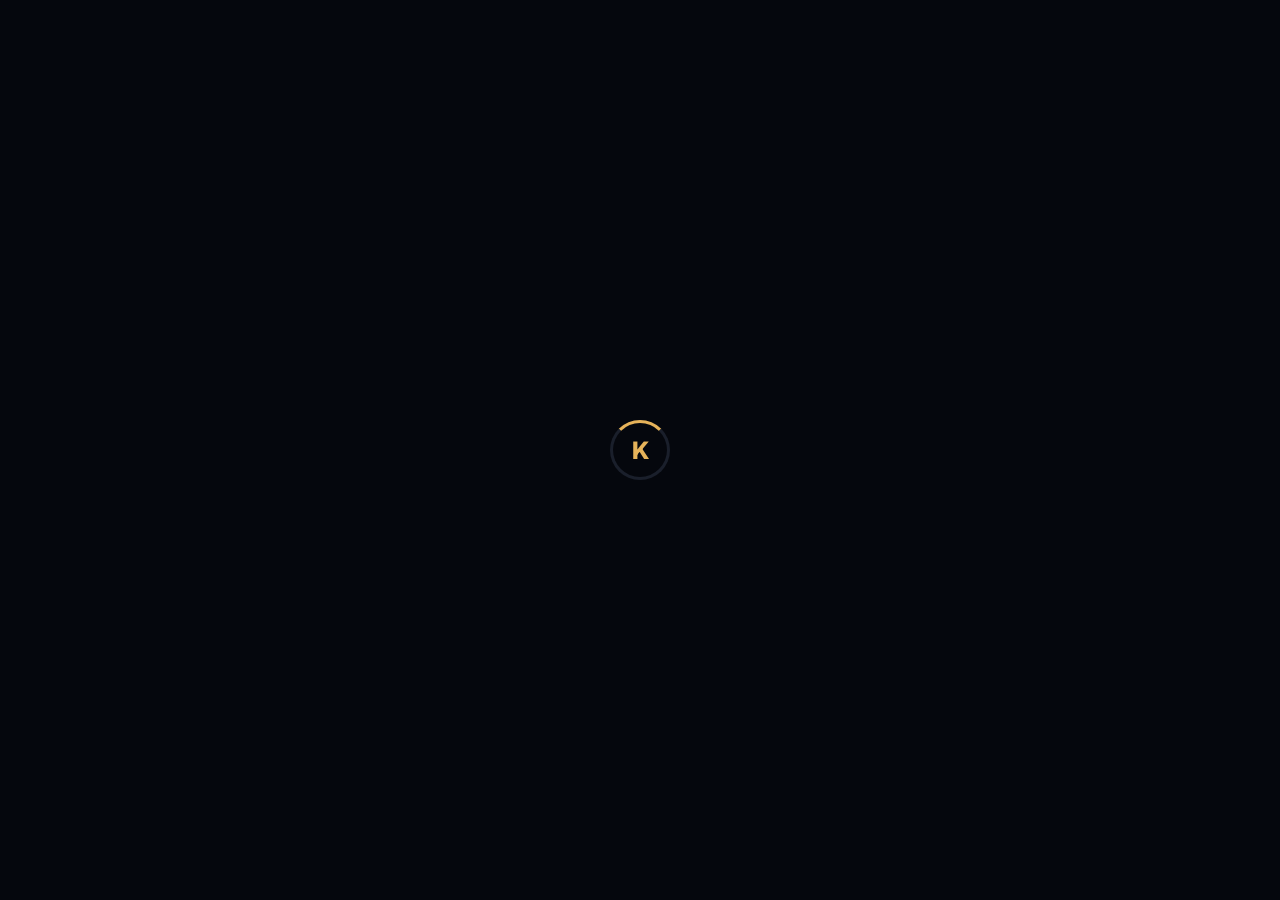
==== adm.html @ 0553d034 "Add files via upload" ====
<!DOCTYPE html>
<html lang="pt-BR">
<head>
    <meta charset="UTF-8">
    <meta name="viewport" content="width=device-width, initial-scale=1.0, maximum-scale=1.0, user-scalable=no">
    <meta name="theme-color" content="#05070D">
    <meta name="description" content="Konecta Partner - Plataforma para franqueados">
    <link rel="manifest" href="manifest.json?v=13">
    <link rel="icon" href="favicon.png" type="image/png">
    <link rel="apple-touch-icon" href="icons/apple-touch-icon.png">
    
    <title>ADM Konecta Partner</title>
    
    <!-- CSS -->
    <link rel="stylesheet" href="css/style.css">
    
    <!-- Google Fonts - tipografia limpa e forte -->
    <link rel="preconnect" href="https://fonts.googleapis.com">
    <link rel="preconnect" href="https://fonts.gstatic.com" crossorigin>
    <link href="https://fonts.googleapis.com/css2?family=Inter:wght@300;400;500;600;700;800&display=swap" rel="stylesheet">
</head>
<body>
    <!-- ===== LOADING ===== -->
    <div id="loading" class="loading-overlay">
        <div class="loading-spinner">
            <span class="loading-k">K</span>
        </div>
    </div>

    <!-- ===== CONTAINER PRINCIPAL ===== -->
    <div id="app" class="app-container">
        
        <!-- ===== HEADER ===== -->
        <header class="app-header">
            <div class="header-content">
                <div class="logo-area">
                    <div class="logo-icon">K</div>
                    <div class="logo-text">
                        <span class="logo-title">KONECTA</span>
                        <span class="logo-subtitle">PARTNER</span>
                    </div>
                </div>
                <div class="header-actions">
                    <button id="btnBack" class="btn-back" style="display:none;" aria-label="Voltar">
                        <svg width="24" height="24" viewBox="0 0 24 24" fill="none" stroke="currentColor" stroke-width="2">
                            <path d="M19 12H5M12 19l-7-7 7-7"/>
                        </svg>
                    </button>
                    <button id="btnRefresh" class="btn-icon" aria-label="Atualizar">
                        <svg width="20" height="20" viewBox="0 0 24 24" fill="none" stroke="currentColor" stroke-width="2">
                            <path d="M23 4v6h-6M1 20v-6h6"/>
                            <path d="M3.51 9a9 9 0 0114.85-3.36L23 10M1 14l4.64 4.36A9 9 0 0020.49 15"/>
                        </svg>
                    </button>
                </div>
            </div>
        </header>

        <!-- ===== CONTEÚDO DINÂMICO ===== -->
        <main id="mainContent" class="main-content">
            <!-- Renderizado via JavaScript -->
        </main>

        <!-- ===== FOOTER ===== -->
        <footer class="app-footer">
            <p>&copy; 2026 Konecta - Todos os direitos reservados</p>
        </footer>
    </div>

    <!-- ===== MODAL ===== -->
    <div id="modalOverlay" class="modal-overlay" style="display:none;">
        <div class="modal-container">
            <div class="modal-header">
                <h3 id="modalTitle">Título</h3>
                <button id="modalClose" class="modal-close">&times;</button>
            </div>
            <div id="modalBody" class="modal-body">
                <!-- Conteúdo dinâmico -->
            </div>
        </div>
    </div>

    <!-- ===== SCRIPTS ===== -->
    <script src="js/utils.js?v=13"></script>
    <script src="js/matrix.js?v=19"></script>
    <script src="js/clients.js?v=13"></script>
    <script src="js/proposals.js?v=13"></script>
    <script src="js/materials.js?v=13"></script>
    <script src="js/checklist.js?v=13"></script>
    <script src="js/franchisee.js?v=13"></script>
    <script src="js/admin.js?v=1"></script>
</body>
</html>
---- css/style.css ----
/* ============================================
   KONECTA PARTNER - DESIGN SYSTEM PREMIUM
   Paleta: Escuro + Dourado/Âmbar
   ============================================ */

/* ---------- RESET & BASE ---------- */
* {
    margin: 0;
    padding: 0;
    box-sizing: border-box;
}

:root {
    /* Cores principais */
    --bg-primary: #05070D;
    --bg-secondary: #0A0D14;
    --bg-card: #1A1F2B;
    --bg-card-hover: #232938;
    --bg-input: #0F131D;
    
    /* Dourado/Âmbar - cor da marca */
    --gold: #E6B35A;
    --gold-dark: #C99A3E;
    --gold-light: #F0D080;
    --gold-glow: rgba(230, 179, 90, 0.08);
    
    /* Textos */
    --text-primary: #F5F3EE;
    --text-secondary: #B8B3AA;
    --text-muted: #6B6760;
    --text-inverse: #05070D;
    
    /* Status */
    --status-green: #76D39B;
    --status-green-bg: rgba(118, 211, 155, 0.12);
    --status-red: #E65A5A;
    --status-red-bg: rgba(230, 90, 90, 0.12);
    --status-yellow: #E6B35A;
    --status-yellow-bg: rgba(230, 179, 90, 0.12);
    
    /* Espaçamento */
    --radius: 6px;
    --radius-lg: 10px;
    --shadow: 0 4px 20px rgba(0, 0, 0, 0.4);
    --shadow-hover: 0 8px 30px rgba(0, 0, 0, 0.6);
    --border: 1px solid rgba(230, 179, 90, 0.15);
    --border-light: 1px solid rgba(255, 255, 255, 0.06);
    
    /* Tipografia */
    --font: 'Inter', -apple-system, BlinkMacSystemFont, 'Segoe UI', sans-serif;
    --transition: 0.25s cubic-bezier(0.4, 0, 0.2, 1);
}

html {
    scroll-behavior: smooth;
}

body {
    font-family: var(--font);
    background: var(--bg-primary);
    color: var(--text-primary);
    min-height: 100vh;
    -webkit-font-smoothing: antialiased;
    -moz-osx-font-smoothing: grayscale;
}

/* ---------- SCROLLBAR ---------- */
::-webkit-scrollbar {
    width: 4px;
    height: 4px;
}
::-webkit-scrollbar-track {
    background: var(--bg-secondary);
}
::-webkit-scrollbar-thumb {
    background: var(--gold-dark);
    border-radius: 4px;
}
::-webkit-scrollbar-thumb:hover {
    background: var(--gold);
}

/* ---------- LOADING ---------- */
.loading-overlay {
    position: fixed;
    inset: 0;
    background: var(--bg-primary);
    display: flex;
    align-items: center;
    justify-content: center;
    z-index: 9999;
    transition: opacity 0.5s ease;
}
.loading-overlay.hidden {
    opacity: 0;
    pointer-events: none;
}
.loading-spinner {
    width: 60px;
    height: 60px;
    border: 3px solid var(--bg-card);
    border-top-color: var(--gold);
    border-radius: 50%;
    animation: spin 0.8s linear infinite;
    display: flex;
    align-items: center;
    justify-content: center;
}
.loading-k {
    font-size: 24px;
    font-weight: 800;
    color: var(--gold);
    animation: pulse-gold 1.2s ease-in-out infinite;
}
@keyframes spin {
    to { transform: rotate(360deg); }
}
@keyframes pulse-gold {
    0%, 100% { opacity: 0.6; transform: scale(0.9); }
    50% { opacity: 1; transform: scale(1.1); }
}

/* ---------- APP CONTAINER ---------- */
.app-container {
    max-width: 480px;
    margin: 0 auto;
    min-height: 100vh;
    background: var(--bg-primary);
    display: flex;
    flex-direction: column;
    position: relative;
}

/* ---------- HEADER ---------- */
.app-header {
    background: var(--bg-secondary);
    padding: 16px 20px;
    border-bottom: var(--border);
    position: sticky;
    top: 0;
    z-index: 100;
    backdrop-filter: blur(12px);
    -webkit-backdrop-filter: blur(12px);
}

.header-content {
    display: flex;
    align-items: center;
    justify-content: space-between;
}

.logo-area {
    display: flex;
    align-items: center;
    gap: 12px;
}

.logo-icon {
    width: 38px;
    height: 38px;
    background: var(--gold);
    color: var(--bg-primary);
    border-radius: var(--radius);
    display: flex;
    align-items: center;
    justify-content: center;
    font-size: 20px;
    font-weight: 800;
    letter-spacing: -0.5px;
    flex-shrink: 0;
}

.logo-text {
    display: flex;
    flex-direction: column;
    line-height: 1;
}

.logo-title {
    font-size: 14px;
    font-weight: 700;
    letter-spacing: 1.5px;
    color: var(--text-primary);
}

.logo-subtitle {
    font-size: 9px;
    font-weight: 600;
    letter-spacing: 2px;
    color: var(--gold);
    text-transform: uppercase;
}

.header-actions {
    display: flex;
    gap: 8px;
}

.btn-back, .btn-icon {
    background: var(--bg-card);
    border: var(--border-light);
    color: var(--text-secondary);
    width: 36px;
    height: 36px;
    border-radius: var(--radius);
    display: flex;
    align-items: center;
    justify-content: center;
    cursor: pointer;
    transition: var(--transition);
}
.btn-back:hover, .btn-icon:hover {
    background: var(--bg-card-hover);
    color: var(--gold);
}
.btn-back svg, .btn-icon svg {
    stroke: currentColor;
}

/* ---------- MAIN CONTENT ---------- */
.main-content {
    flex: 1;
    padding: 20px;
    padding-bottom: 80px;
    animation: fadeIn 0.3s ease;
}

@keyframes fadeIn {
    from { opacity: 0; transform: translateY(12px); }
    to { opacity: 1; transform: translateY(0); }
}

/* ---------- FOOTER ---------- */
.app-footer {
    text-align: center;
    padding: 16px 20px;
    border-top: var(--border-light);
    background: var(--bg-secondary);
    margin-top: auto;
}
.app-footer p {
    font-size: 11px;
    color: var(--text-muted);
    letter-spacing: 0.3px;
}

/* ---------- CARDS ---------- */
.card {
    background: var(--bg-card);
    border-radius: var(--radius);
    padding: 20px;
    margin-bottom: 16px;
    border: var(--border-light);
    transition: var(--transition);
}
.card:hover {
    border-color: rgba(230, 179, 90, 0.2);
}
.card-header {
    display: flex;
    justify-content: space-between;
    align-items: center;
    margin-bottom: 14px;
}
.card-title {
    font-size: 15px;
    font-weight: 600;
    color: var(--text-primary);
    letter-spacing: 0.2px;
}
.card-subtitle {
    font-size: 12px;
    color: var(--text-secondary);
}

/* ---------- MARCA NA TELA INICIAL ---------- */
.matrix-brand-mark {
    min-height: 42vh;
    display: flex;
    align-items: center;
    justify-content: center;
    padding: 44px 8px 64px;
    pointer-events: none;
}

.matrix-brand-mark img {
    width: min(72vw, 340px);
    max-width: 100%;
    height: auto;
    display: block;
    filter: drop-shadow(0 22px 42px rgba(0, 0, 0, 0.45));
}

/* ---------- BOTÕES ---------- */
.btn {
    display: inline-flex;
    align-items: center;
    justify-content: center;
    gap: 8px;
    padding: 10px 20px;
    border-radius: var(--radius);
    font-family: var(--font);
    font-size: 13px;
    font-weight: 600;
    letter-spacing: 0.3px;
    cursor: pointer;
    transition: var(--transition);
    border: none;
    text-decoration: none;
}

.btn-primary {
    background: var(--gold);
    color: var(--bg-primary);
}
.btn-primary:hover {
    background: var(--gold-dark);
    transform: translateY(-1px);
    box-shadow: 0 4px 16px rgba(230, 179, 90, 0.25);
}

.btn-outline {
    background: transparent;
    color: var(--gold);
    border: 1px solid var(--gold);
}
.btn-outline:hover {
    background: var(--gold-glow);
}

.btn-secondary {
    background: var(--bg-card);
    color: var(--text-primary);
    border: var(--border-light);
}
.btn-secondary:hover {
    background: var(--bg-card-hover);
}

.btn-success {
    background: var(--status-green);
    color: var(--bg-primary);
}
.btn-success:hover {
    opacity: 0.85;
    transform: translateY(-1px);
}

.btn-danger {
    background: var(--status-red);
    color: #fff;
}
.btn-danger:hover {
    opacity: 0.85;
    transform: translateY(-1px);
}

.btn-sm {
    padding: 6px 14px;
    font-size: 11px;
}
.btn-full {
    width: 100%;
    justify-content: center;
}
.btn-icon-only {
    width: 36px;
    height: 36px;
    padding: 0;
    border-radius: var(--radius);
}

/* ---------- FORMULÁRIOS ---------- */
.form-group {
    margin-bottom: 16px;
}
.form-label {
    display: block;
    font-size: 12px;
    font-weight: 500;
    color: var(--text-secondary);
    margin-bottom: 5px;
    letter-spacing: 0.3px;
}
.form-control {
    width: 100%;
    padding: 10px 14px;
    background: var(--bg-input);
    border: var(--border-light);
    border-radius: var(--radius);
    color: var(--text-primary);
    font-family: var(--font);
    font-size: 14px;
    transition: var(--transition);
}
.form-control:focus {
    outline: none;
    border-color: var(--gold);
    box-shadow: 0 0 0 3px rgba(230, 179, 90, 0.15);
}
.form-control::placeholder {
    color: var(--text-muted);
}
select.form-control {
    appearance: none;
    background-image: url("data:image/svg+xml,%3Csvg xmlns='http://www.w3.org/2000/svg' width='12' height='12' viewBox='0 0 12 12'%3E%3Cpath fill='%23B8B3AA' d='M6 8L1 3h10z'/%3E%3C/svg%3E");
    background-repeat: no-repeat;
    background-position: right 12px center;
}
textarea.form-control {
    resize: vertical;
    min-height: 80px;
}
.form-row {
    display: grid;
    grid-template-columns: 1fr 1fr;
    gap: 12px;
}

/* ---------- TABELAS ---------- */
.table-responsive {
    overflow-x: auto;
}
table {
    width: 100%;
    border-collapse: collapse;
    font-size: 13px;
}
thead {
    background: var(--bg-secondary);
}
th {
    padding: 10px 14px;
    text-align: left;
    font-weight: 600;
    color: var(--text-secondary);
    font-size: 11px;
    text-transform: uppercase;
    letter-spacing: 0.5px;
}
td {
    padding: 10px 14px;
    border-bottom: var(--border-light);
    color: var(--text-primary);
}
tr:last-child td {
    border-bottom: none;
}
tr:hover td {
    background: var(--gold-glow);
}

/* ---------- STATUS BADGE ---------- */
.badge {
    display: inline-flex;
    align-items: center;
    gap: 5px;
    padding: 4px 12px;
    border-radius: 20px;
    font-size: 11px;
    font-weight: 600;
    letter-spacing: 0.3px;
}
.badge-active {
    background: var(--status-green-bg);
    color: var(--status-green);
}
.badge-inactive {
    background: var(--status-red-bg);
    color: var(--status-red);
}
.badge-blocked {
    background: var(--status-yellow-bg);
    color: var(--status-yellow);
}
.badge-dot {
    width: 6px;
    height: 6px;
    border-radius: 50%;
    display: inline-block;
}
.badge-dot.green { background: var(--status-green); }
.badge-dot.red { background: var(--status-red); }
.badge-dot.yellow { background: var(--status-yellow); }

/* ---------- STATS / CONTADORES ---------- */
.stats-grid {
    display: grid;
    grid-template-columns: repeat(4, 1fr);
    gap: 12px;
    margin-bottom: 20px;
}
.stat-card {
    background: var(--bg-card);
    border-radius: var(--radius);
    padding: 14px;
    text-align: center;
    border: var(--border-light);
}
.stat-number {
    font-size: 24px;
    font-weight: 700;
    color: var(--gold);
    display: block;
}
.stat-label {
    font-size: 10px;
    color: var(--text-muted);
    text-transform: uppercase;
    letter-spacing: 0.5px;
    margin-top: 4px;
}

/* ---------- MODAL ---------- */
.modal-overlay {
    position: fixed;
    inset: 0;
    background: rgba(0, 0, 0, 0.8);
    backdrop-filter: blur(8px);
    -webkit-backdrop-filter: blur(8px);
    display: flex;
    align-items: center;
    justify-content: center;
    z-index: 1000;
    padding: 20px;
    animation: fadeIn 0.25s ease;
}
.modal-container {
    background: var(--bg-secondary);
    border-radius: var(--radius-lg);
    max-width: 520px;
    width: 100%;
    max-height: 90vh;
    display: flex;
    flex-direction: column;
    border: var(--border);
    animation: slideUp 0.3s ease;
}
@keyframes slideUp {
    from { transform: translateY(20px); opacity: 0; }
    to { transform: translateY(0); opacity: 1; }
}
.modal-header {
    display: flex;
    justify-content: space-between;
    align-items: center;
    padding: 18px 24px;
    border-bottom: var(--border-light);
}
.modal-header h3 {
    font-size: 16px;
    font-weight: 600;
}
.modal-close {
    background: none;
    border: none;
    color: var(--text-secondary);
    font-size: 24px;
    cursor: pointer;
    padding: 0 4px;
    transition: var(--transition);
}
.modal-close:hover {
    color: var(--text-primary);
}
.modal-body {
    padding: 24px;
    overflow-y: auto;
    flex: 1;
}

/* ---------- UTILITIES ---------- */
.text-center { text-align: center; }
.text-gold { color: var(--gold); }
.text-secondary { color: var(--text-secondary); }
.text-muted { color: var(--text-muted); }
.text-green { color: var(--status-green); }
.text-red { color: var(--status-red); }
.mt-8 { margin-top: 8px; }
.mt-16 { margin-top: 16px; }
.mb-8 { margin-bottom: 8px; }
.mb-16 { margin-bottom: 16px; }
.gap-8 { gap: 8px; }
.gap-12 { gap: 12px; }
.flex { display: flex; }
.flex-center { display: flex; align-items: center; justify-content: center; }
.flex-between { display: flex; justify-content: space-between; align-items: center; }
.flex-col { display: flex; flex-direction: column; }
.flex-wrap { flex-wrap: wrap; }

/* ---------- FRANQUEE APP ---------- */
.franchisee-header {
    text-align: center;
    padding: 30px 0 20px;
    border-bottom: var(--border-light);
    margin-bottom: 24px;
}
.franchisee-header .logo-icon {
    width: 56px;
    height: 56px;
    font-size: 30px;
    margin: 0 auto 12px;
}
.franchisee-header .franchisee-name {
    font-size: 20px;
    font-weight: 700;
    margin-top: 4px;
}
.franchisee-header .franchisee-detail {
    font-size: 13px;
    color: var(--text-secondary);
}

/* ---------- MENU DO FRANQUEADO ---------- */
.franchisee-menu {
    display: grid;
    grid-template-columns: 1fr 1fr;
    gap: 12px;
}
.menu-item {
    background: var(--bg-card);
    border-radius: var(--radius);
    padding: 20px 16px;
    text-align: center;
    cursor: pointer;
    transition: var(--transition);
    border: var(--border-light);
    text-decoration: none;
    color: var(--text-primary);
}
.menu-item:hover {
    border-color: var(--gold);
    transform: translateY(-2px);
    box-shadow: var(--shadow-hover);
}
.menu-item .menu-icon {
    font-size: 28px;
    display: block;
    margin-bottom: 8px;
}
.menu-item .menu-label {
    font-size: 13px;
    font-weight: 600;
}
.menu-item .menu-desc {
    font-size: 11px;
    color: var(--text-muted);
    margin-top: 4px;
}

/* ---------- CHECKLIST ---------- */
.checklist-item {
    display: flex;
    align-items: center;
    justify-content: space-between;
    padding: 12px 0;
    border-bottom: var(--border-light);
}
.checklist-item:last-child {
    border-bottom: none;
}
.checklist-item .check-label {
    display: flex;
    align-items: center;
    gap: 12px;
}
.checklist-item input[type="checkbox"] {
    width: 18px;
    height: 18px;
    accent-color: var(--gold);
    cursor: pointer;
}
.checklist-item .check-status {
    font-size: 12px;
    font-weight: 500;
}

/* ---------- RESPONSIVO ---------- */
@media (max-width: 400px) {
    .stats-grid {
        grid-template-columns: 1fr 1fr;
    }
    .form-row {
        grid-template-columns: 1fr;
    }
    .franchisee-menu {
        grid-template-columns: 1fr 1fr;
    }
    .app-header {
        padding: 12px 16px;
    }
    .main-content {
        padding: 16px;
    }
    .matrix-brand-mark {
        min-height: 38vh;
        padding: 34px 0 52px;
    }
    .matrix-brand-mark img {
        width: min(76vw, 300px);
    }
    .modal-container {
        margin: 10px;
    }
}

@media (min-width: 768px) {
    .app-container {
        border-left: var(--border-light);
        border-right: var(--border-light);
        min-height: 100vh;
        box-shadow: 0 0 60px rgba(0, 0, 0, 0.5);
    }
}

/* ---------- STATUS UNAVAILABLE ---------- */
.status-unavailable {
    text-align: center;
    padding: 60px 20px;
}
.status-unavailable .icon-big {
    font-size: 56px;
    margin-bottom: 20px;
}
.status-unavailable h2 {
    font-size: 24px;
    font-weight: 700;
    margin-bottom: 8px;
}
.status-unavailable p {
    color: var(--text-secondary);
    font-size: 15px;
}
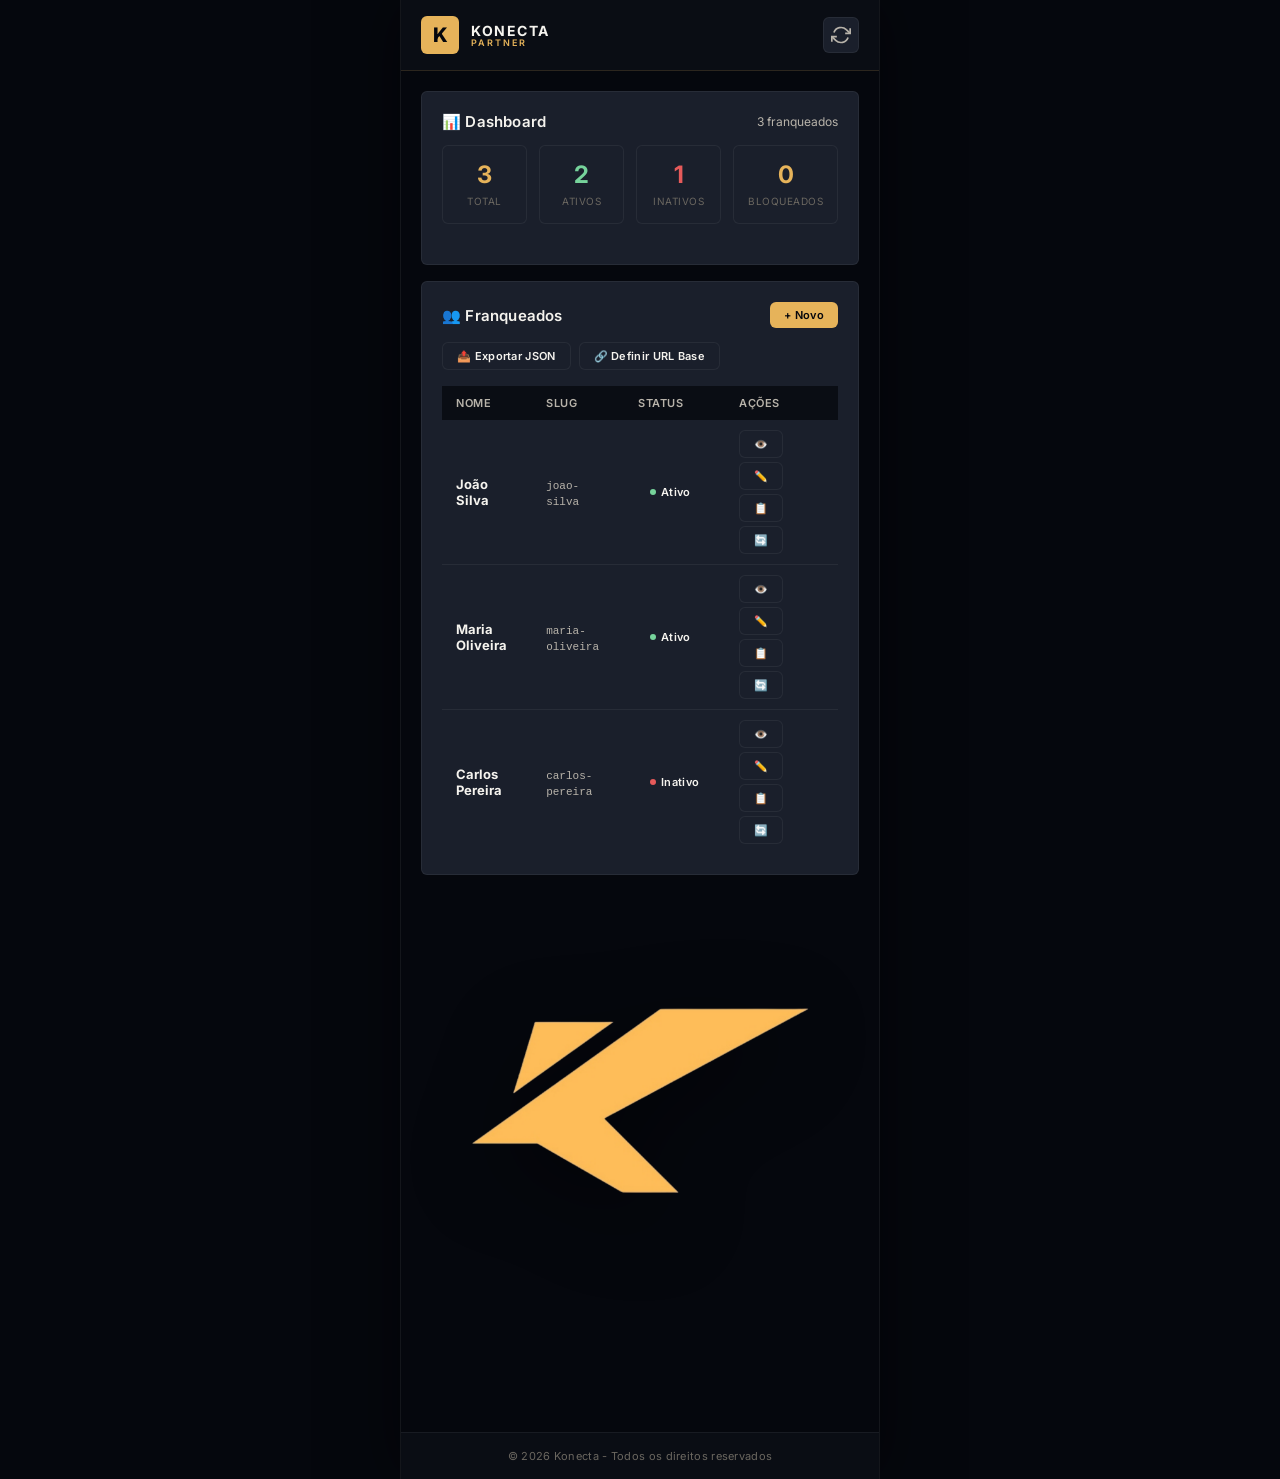
==== commit f82476ff: "Add files via upload" ====
--- a/adm.html
+++ b/adm.html
@@ -1,93 +1,96 @@
-<!DOCTYPE html>
-<html lang="pt-BR">
-<head>
-    <meta charset="UTF-8">
-    <meta name="viewport" content="width=device-width, initial-scale=1.0, maximum-scale=1.0, user-scalable=no">
-    <meta name="theme-color" content="#05070D">
-    <meta name="description" content="Konecta Partner - Plataforma para franqueados">
-    <link rel="manifest" href="manifest.json?v=13">
+<!DOCTYPE html>
+<html lang="pt-BR">
+<head>
+    <meta charset="UTF-8">
+    <meta name="viewport" content="width=device-width, initial-scale=1.0, maximum-scale=1.0, user-scalable=no">
+    <meta name="theme-color" content="#05070D">
+    <meta name="description" content="Konecta Partner - Painel administrativo">
+    <link rel="manifest" href="manifest.json?v=12">
     <link rel="icon" href="favicon.png" type="image/png">
     <link rel="apple-touch-icon" href="icons/apple-touch-icon.png">
-    
-    <title>ADM Konecta Partner</title>
-    
-    <!-- CSS -->
-    <link rel="stylesheet" href="css/style.css">
-    
-    <!-- Google Fonts - tipografia limpa e forte -->
-    <link rel="preconnect" href="https://fonts.googleapis.com">
-    <link rel="preconnect" href="https://fonts.gstatic.com" crossorigin>
-    <link href="https://fonts.googleapis.com/css2?family=Inter:wght@300;400;500;600;700;800&display=swap" rel="stylesheet">
-</head>
-<body>
-    <!-- ===== LOADING ===== -->
-    <div id="loading" class="loading-overlay">
-        <div class="loading-spinner">
-            <span class="loading-k">K</span>
-        </div>
-    </div>
-
-    <!-- ===== CONTAINER PRINCIPAL ===== -->
-    <div id="app" class="app-container">
-        
-        <!-- ===== HEADER ===== -->
-        <header class="app-header">
-            <div class="header-content">
-                <div class="logo-area">
-                    <div class="logo-icon">K</div>
-                    <div class="logo-text">
-                        <span class="logo-title">KONECTA</span>
-                        <span class="logo-subtitle">PARTNER</span>
-                    </div>
-                </div>
-                <div class="header-actions">
-                    <button id="btnBack" class="btn-back" style="display:none;" aria-label="Voltar">
-                        <svg width="24" height="24" viewBox="0 0 24 24" fill="none" stroke="currentColor" stroke-width="2">
-                            <path d="M19 12H5M12 19l-7-7 7-7"/>
-                        </svg>
-                    </button>
-                    <button id="btnRefresh" class="btn-icon" aria-label="Atualizar">
-                        <svg width="20" height="20" viewBox="0 0 24 24" fill="none" stroke="currentColor" stroke-width="2">
-                            <path d="M23 4v6h-6M1 20v-6h6"/>
-                            <path d="M3.51 9a9 9 0 0114.85-3.36L23 10M1 14l4.64 4.36A9 9 0 0020.49 15"/>
-                        </svg>
-                    </button>
-                </div>
-            </div>
-        </header>
-
-        <!-- ===== CONTEÚDO DINÂMICO ===== -->
-        <main id="mainContent" class="main-content">
-            <!-- Renderizado via JavaScript -->
-        </main>
-
-        <!-- ===== FOOTER ===== -->
-        <footer class="app-footer">
-            <p>&copy; 2026 Konecta - Todos os direitos reservados</p>
-        </footer>
-    </div>
-
-    <!-- ===== MODAL ===== -->
-    <div id="modalOverlay" class="modal-overlay" style="display:none;">
-        <div class="modal-container">
-            <div class="modal-header">
-                <h3 id="modalTitle">Título</h3>
-                <button id="modalClose" class="modal-close">&times;</button>
-            </div>
-            <div id="modalBody" class="modal-body">
-                <!-- Conteúdo dinâmico -->
-            </div>
-        </div>
-    </div>
-
+    
+    <title>Konecta Partner - ADM</title>
+    
+    <!-- CSS -->
+    <link rel="stylesheet" href="css/style.css?v=16">
+    
+    <!-- Google Fonts - tipografia limpa e forte -->
+    <link rel="preconnect" href="https://fonts.googleapis.com">
+    <link rel="preconnect" href="https://fonts.gstatic.com" crossorigin>
+    <link href="https://fonts.googleapis.com/css2?family=Inter:wght@300;400;500;600;700;800&display=swap" rel="stylesheet">
+</head>
+<body>
+    <!-- ===== LOADING ===== -->
+    <div id="loading" class="loading-overlay">
+        <div class="loading-spinner">
+            <span class="loading-k">K</span>
+        </div>
+    </div>
+
+    <!-- ===== CONTAINER PRINCIPAL ===== -->
+    <div id="app" class="app-container">
+        
+        <!-- ===== HEADER ===== -->
+        <header class="app-header">
+            <div class="header-content">
+                <div class="logo-area">
+                    <div class="logo-icon">K</div>
+                    <div class="logo-text">
+                        <span class="logo-title">KONECTA</span>
+                        <span class="logo-subtitle">PARTNER</span>
+                    </div>
+                </div>
+                <div class="header-actions">
+                    <button id="btnBack" class="btn-back" style="display:none;" aria-label="Voltar">
+                        <svg width="24" height="24" viewBox="0 0 24 24" fill="none" stroke="currentColor" stroke-width="2">
+                            <path d="M19 12H5M12 19l-7-7 7-7"/>
+                        </svg>
+                    </button>
+                    <button id="btnRefresh" class="btn-icon" aria-label="Atualizar">
+                        <svg width="20" height="20" viewBox="0 0 24 24" fill="none" stroke="currentColor" stroke-width="2">
+                            <path d="M23 4v6h-6M1 20v-6h6"/>
+                            <path d="M3.51 9a9 9 0 0114.85-3.36L23 10M1 14l4.64 4.36A9 9 0 0020.49 15"/>
+                        </svg>
+                    </button>
+                </div>
+            </div>
+        </header>
+
+        <!-- ===== CONTEÚDO DINÂMICO ===== -->
+        <main id="mainContent" class="main-content">
+            <!-- Renderizado via JavaScript -->
+        </main>
+
+        <!-- ===== FOOTER ===== -->
+        <footer class="app-footer">
+            <p>&copy; 2026 Konecta - Todos os direitos reservados</p>
+        </footer>
+    </div>
+
+    <!-- ===== MODAL ===== -->
+    <div id="modalOverlay" class="modal-overlay" style="display:none;">
+        <div class="modal-container">
+            <div class="modal-header">
+                <h3 id="modalTitle">Título</h3>
+                <button id="modalClose" class="modal-close">&times;</button>
+            </div>
+            <div id="modalBody" class="modal-body">
+                <!-- Conteúdo dinâmico -->
+            </div>
+        </div>
+    </div>
+
     <!-- ===== SCRIPTS ===== -->
+    <script>
+        window.KONECTA_MODE = 'admin';
+    </script>
     <script src="js/utils.js?v=13"></script>
-    <script src="js/matrix.js?v=19"></script>
+    <script src="js/matrix.js?v=20"></script>
     <script src="js/clients.js?v=13"></script>
     <script src="js/proposals.js?v=13"></script>
     <script src="js/materials.js?v=13"></script>
     <script src="js/checklist.js?v=13"></script>
     <script src="js/franchisee.js?v=13"></script>
-    <script src="js/admin.js?v=1"></script>
+    <script src="js/app.js?v=21"></script>
 </body>
 </html>
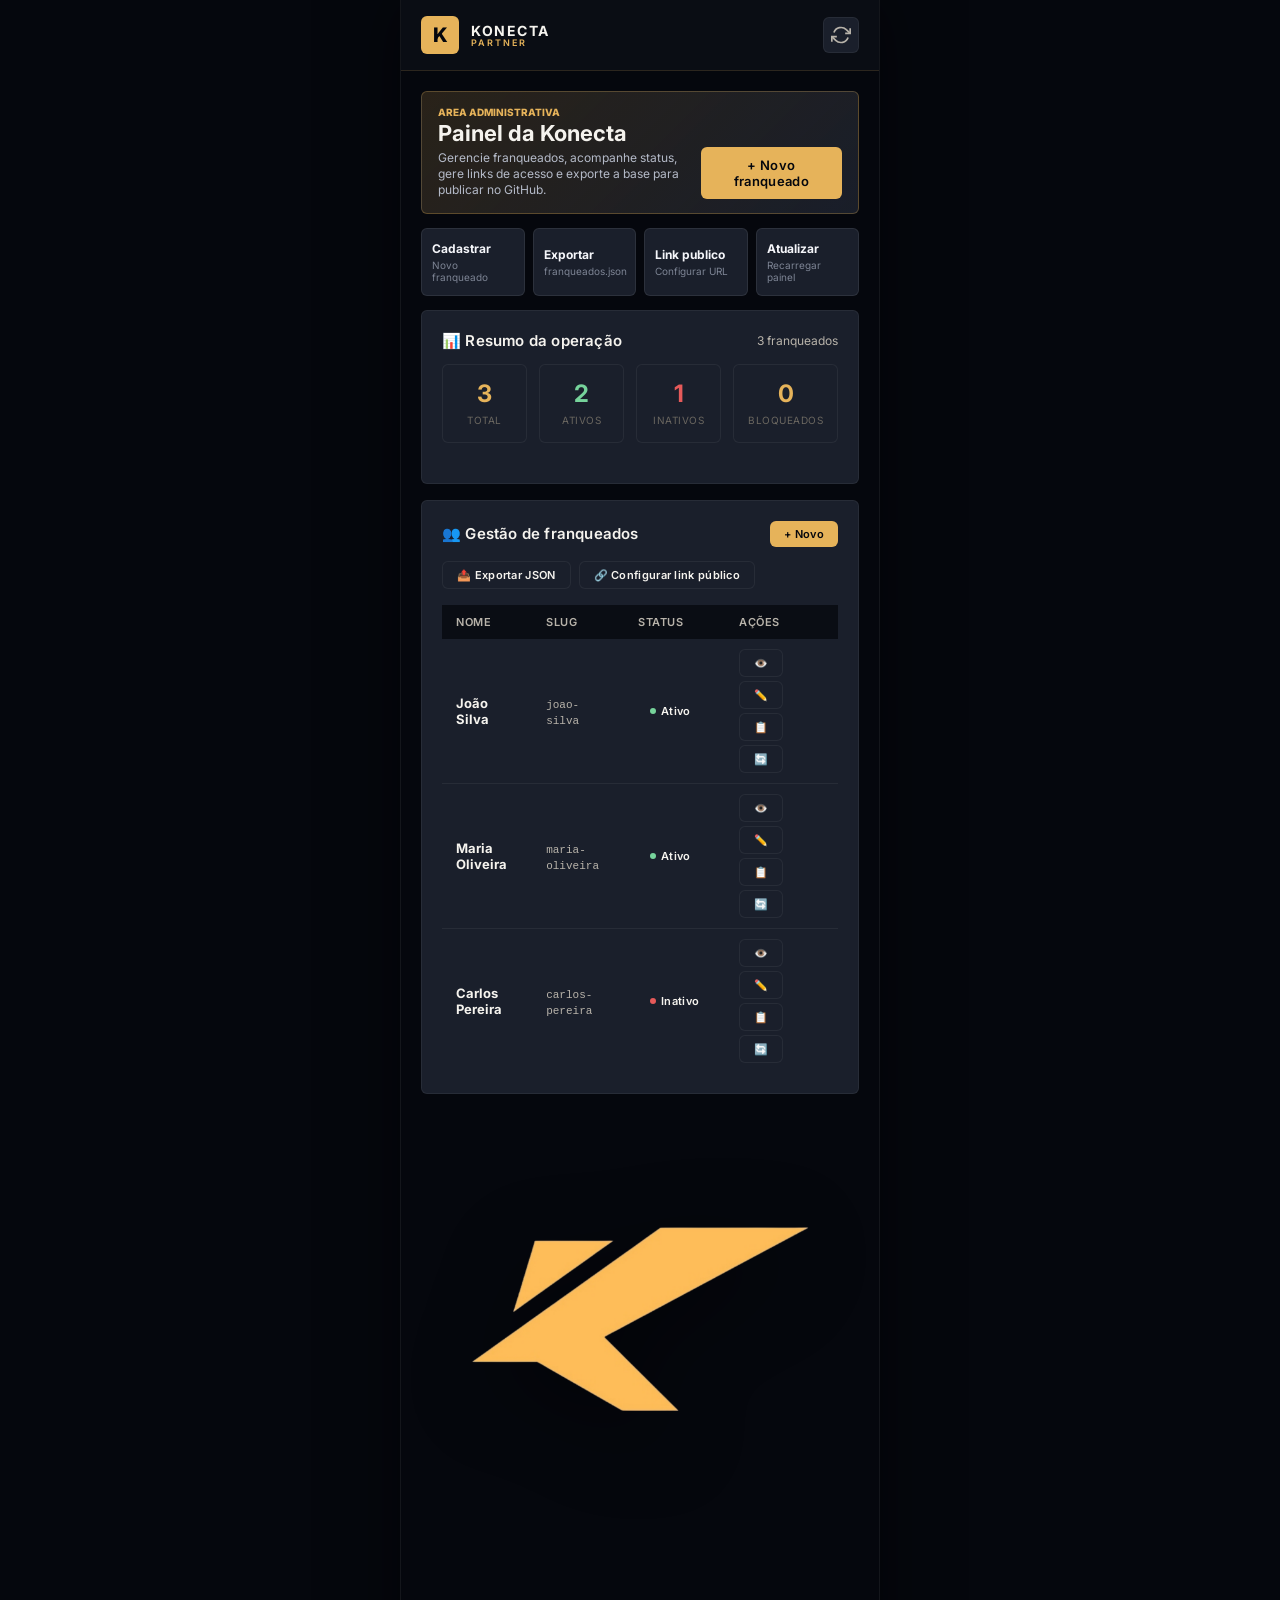
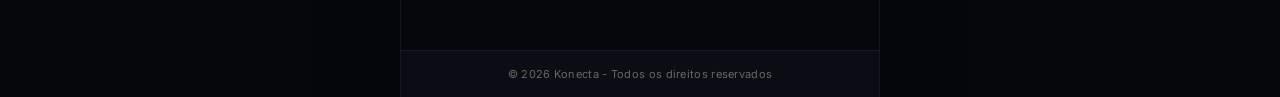
==== commit d55af71f: "Add files via upload" ====
--- a/adm.html
+++ b/adm.html
@@ -12,7 +12,85 @@
     <title>Konecta Partner - ADM</title>
     
     <!-- CSS -->
-    <link rel="stylesheet" href="css/style.css?v=16">
+    <link rel="stylesheet" href="css/style.css?v=18">
+    <style>
+        .admin-hero {
+            background: linear-gradient(135deg, rgba(230, 179, 90, 0.16), rgba(26, 31, 43, 0.96));
+            border: 1px solid rgba(230, 179, 90, 0.28);
+            border-radius: 6px;
+            padding: 14px 16px;
+            margin-bottom: 14px;
+            display: flex;
+            align-items: flex-end;
+            justify-content: space-between;
+            gap: 14px;
+        }
+        .admin-kicker {
+            display: block;
+            color: #E6B35A;
+            font-size: 10px;
+            font-weight: 800;
+            text-transform: uppercase;
+            margin-bottom: 4px;
+        }
+        .admin-hero h1 {
+            font-size: 22px;
+            line-height: 1.05;
+            margin: 0 0 5px;
+        }
+        .admin-hero p {
+            color: #B4BAC8;
+            font-size: 12px;
+            line-height: 1.35;
+            max-width: 310px;
+            margin: 0;
+        }
+        .admin-actions {
+            display: grid;
+            grid-template-columns: repeat(4, minmax(0, 1fr));
+            gap: 8px;
+            margin-bottom: 14px;
+        }
+        .admin-action {
+            appearance: none;
+            background: #1A1F2B;
+            border: 1px solid rgba(255, 255, 255, 0.08);
+            border-radius: 6px;
+            color: #F5F6FA;
+            padding: 12px 10px;
+            text-align: left;
+            cursor: pointer;
+            font-family: inherit;
+            min-height: 56px;
+        }
+        .admin-action strong {
+            display: block;
+            font-size: 12px;
+            margin-bottom: 3px;
+        }
+        .admin-action span {
+            display: block;
+            color: #7D8494;
+            font-size: 10px;
+            line-height: 1.2;
+        }
+        .admin-action:hover {
+            border-color: rgba(230, 179, 90, 0.36);
+            background: #232938;
+        }
+        @media (max-width: 400px) {
+            .admin-hero {
+                display: block;
+            }
+            .admin-hero .btn {
+                width: 100%;
+                margin-top: 12px;
+            }
+            .admin-actions {
+                grid-template-columns: repeat(4, minmax(0, 1fr));
+            }
+        }
+    </style>
     
     <!-- Google Fonts - tipografia limpa e forte -->
     <link rel="preconnect" href="https://fonts.googleapis.com">
